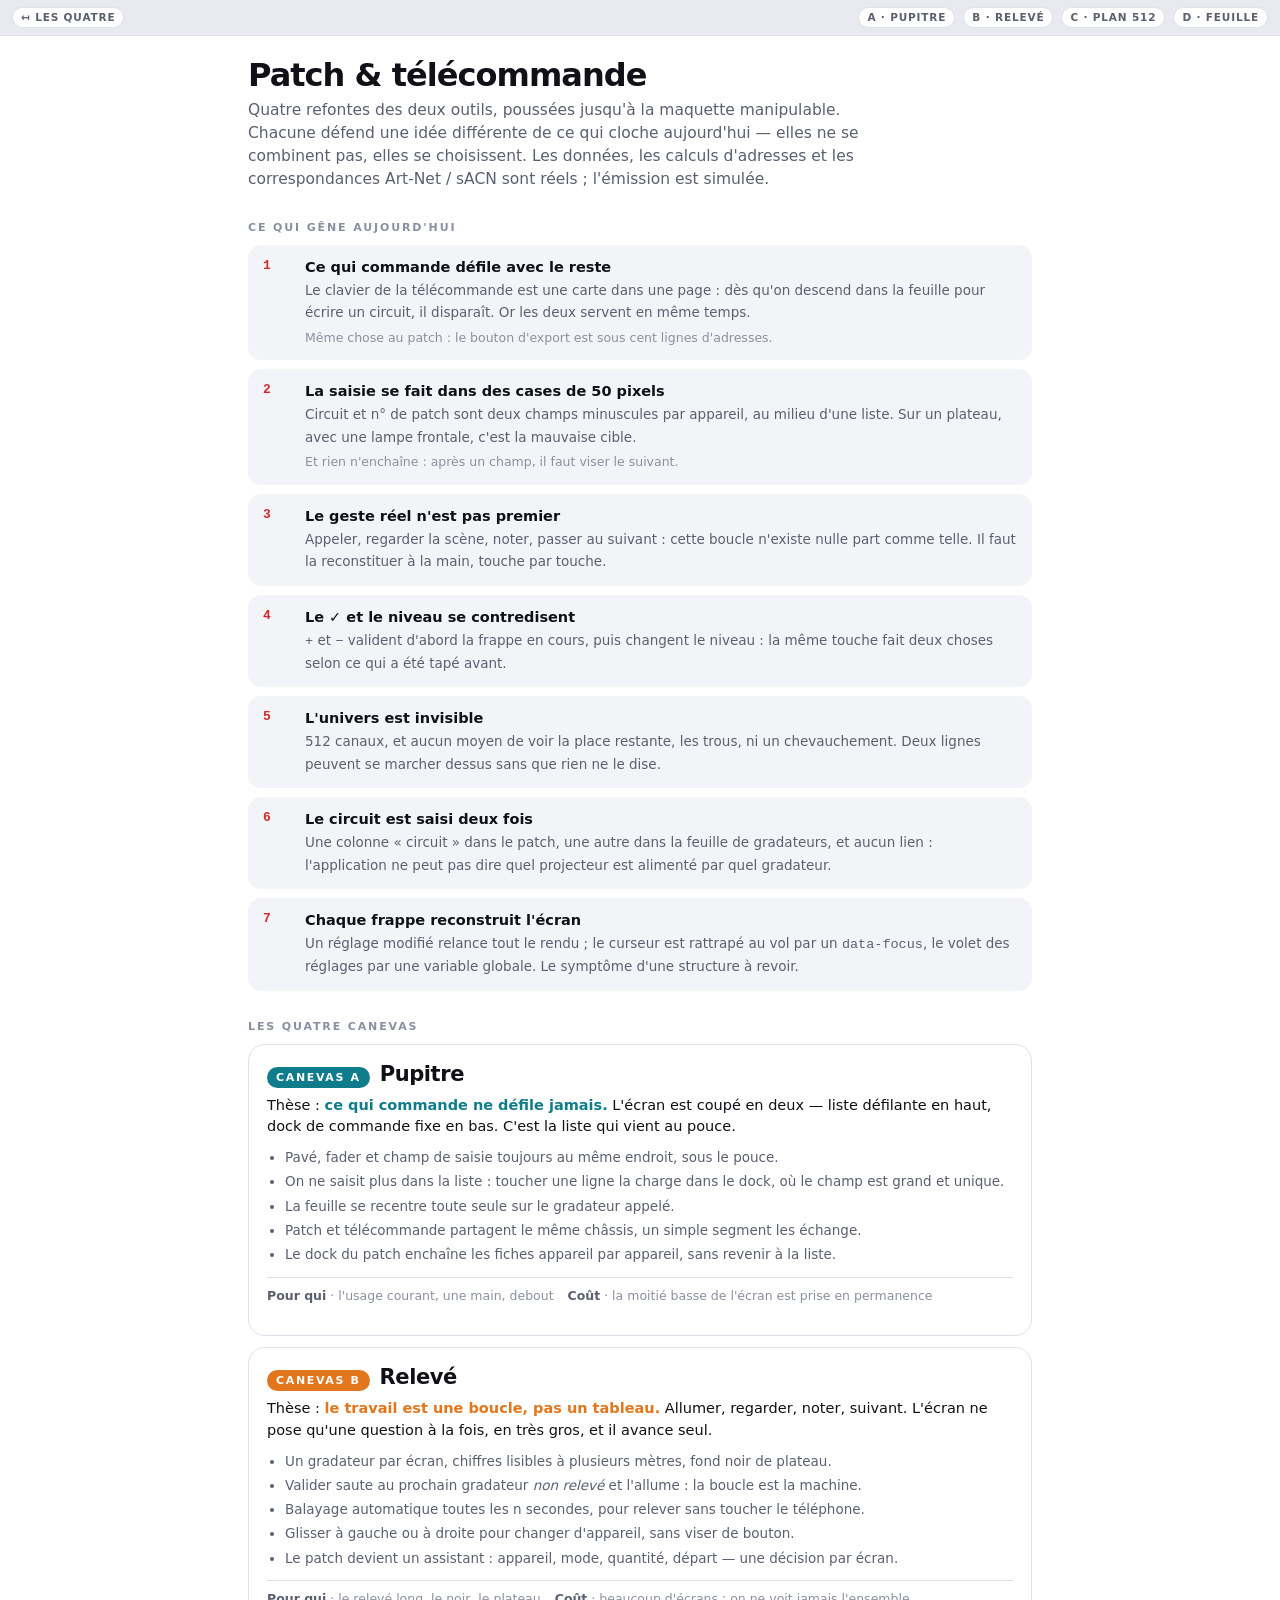
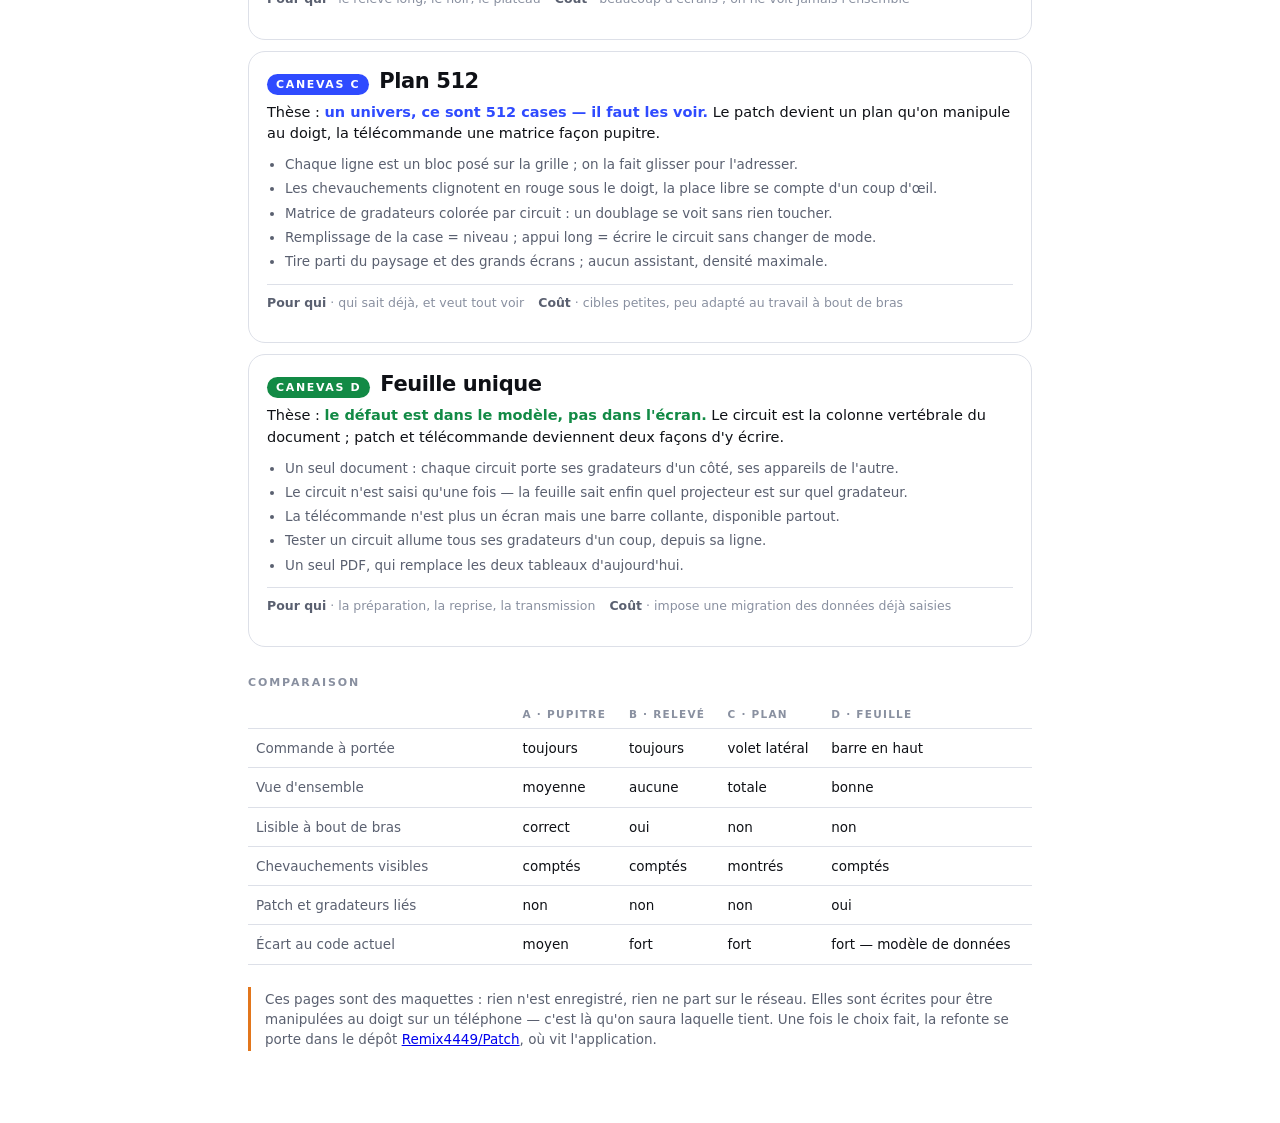
==== canevas/index.html @ 198509e8 "Quatre canevas pour refondre le patch et la télécommande L'ergonomie des deux outils ne convainc pas" ====
<!doctype html>
<html lang="fr">
<head>
<meta charset="utf-8">
<meta name="viewport" content="width=device-width, initial-scale=1, viewport-fit=cover">
<title>Patch & télécommande — quatre canevas</title>
<link rel="stylesheet" href="socle.css">
<style>
.page{max-width:820px;margin:0 auto;padding:22px 18px 60px}
h1{font:800 32px/1.1 var(--disp);letter-spacing:-.03em;margin:0 0 6px}
.chapo{color:var(--ink2);font-size:15.5px;margin:0 0 26px;max-width:62ch}
h2{font:700 11px/1 var(--body);letter-spacing:.17em;text-transform:uppercase;color:var(--ink3);
   margin:30px 0 12px}
.gr{display:flex;flex-direction:column;gap:9px;margin-bottom:8px}
.pb{display:grid;grid-template-columns:30px 1fr;gap:12px;background:var(--sur);border-radius:13px;
    padding:13px 15px}
.pb .k{font:600 13px/1.3 var(--mono);color:var(--ko)}
.pb b{display:block;font:700 14.5px/1.3 var(--body);margin-bottom:2px}
.pb span{font-size:13.5px;color:var(--ink2)}
.pb .o{display:block;margin-top:5px;font-size:12.5px;color:var(--ink3)}

.cv{display:block;text-decoration:none;color:inherit;border:1.5px solid var(--line);
    border-radius:17px;padding:17px 18px;margin-bottom:11px;background:var(--bg)}
.cv:hover{border-color:var(--ink3)}
.cv .h{display:flex;align-items:baseline;gap:10px;flex-wrap:wrap;margin-bottom:7px}
.cv .l{font:700 11px/1 var(--body);letter-spacing:.15em;text-transform:uppercase;
       background:var(--c);color:#fff;border-radius:99px;padding:5px 9px}
.cv h3{font:800 21px/1.15 var(--disp);letter-spacing:-.02em;margin:0}
.cv .th{font-size:14.5px;color:var(--ink);margin:0 0 9px}
.cv .th b{color:var(--c)}
.cv ul{margin:0 0 9px;padding-left:18px;display:flex;flex-direction:column;gap:4px;
       font-size:13.5px;color:var(--ink2)}
.cv .pc{display:flex;gap:14px;flex-wrap:wrap;font-size:12.5px;color:var(--ink3);
        border-top:1px solid var(--line);padding-top:9px}
.cv .pc b{color:var(--ink2);font-weight:700}
table{width:100%;border-collapse:collapse;font-size:13.5px;margin-bottom:10px}
th,td{text-align:left;padding:9px 8px;border-bottom:1px solid var(--line);vertical-align:top}
th{font:700 10.5px/1 var(--body);letter-spacing:.12em;text-transform:uppercase;color:var(--ink3)}
td:first-child{color:var(--ink2);width:34%}
.fin{font-size:13.5px;color:var(--ink2);border-left:3px solid var(--dmx);padding:2px 0 2px 14px;
     margin-top:22px}
</style>
</head>
<body>
<div class="page">
<h1>Patch & télécommande</h1>
<p class="chapo">Quatre refontes des deux outils, poussées jusqu'à la maquette manipulable.
Chacune défend une idée différente de ce qui cloche aujourd'hui — elles ne se combinent pas,
elles se choisissent. Les données, les calculs d'adresses et les correspondances Art-Net / sACN
sont réels ; l'émission est simulée.</p>

<h2>Ce qui gêne aujourd'hui</h2>
<div class="gr">
  <div class="pb"><span class="k">1</span><div><b>Ce qui commande défile avec le reste</b>
    <span>Le clavier de la télécommande est une carte dans une page : dès qu'on descend dans la
    feuille pour écrire un circuit, il disparaît. Or les deux servent en même temps.</span>
    <span class="o">Même chose au patch : le bouton d'export est sous cent lignes d'adresses.</span></div></div>
  <div class="pb"><span class="k">2</span><div><b>La saisie se fait dans des cases de 50 pixels</b>
    <span>Circuit et n° de patch sont deux champs minuscules par appareil, au milieu d'une liste.
    Sur un plateau, avec une lampe frontale, c'est la mauvaise cible.</span>
    <span class="o">Et rien n'enchaîne : après un champ, il faut viser le suivant.</span></div></div>
  <div class="pb"><span class="k">3</span><div><b>Le geste réel n'est pas premier</b>
    <span>Appeler, regarder la scène, noter, passer au suivant : cette boucle n'existe nulle part
    comme telle. Il faut la reconstituer à la main, touche par touche.</span></div></div>
  <div class="pb"><span class="k">4</span><div><b>Le ✓ et le niveau se contredisent</b>
    <span><code>+</code> et <code>−</code> valident d'abord la frappe en cours, puis changent le
    niveau : la même touche fait deux choses selon ce qui a été tapé avant.</span></div></div>
  <div class="pb"><span class="k">5</span><div><b>L'univers est invisible</b>
    <span>512 canaux, et aucun moyen de voir la place restante, les trous, ni un chevauchement.
    Deux lignes peuvent se marcher dessus sans que rien ne le dise.</span></div></div>
  <div class="pb"><span class="k">6</span><div><b>Le circuit est saisi deux fois</b>
    <span>Une colonne « circuit » dans le patch, une autre dans la feuille de gradateurs, et
    aucun lien : l'application ne peut pas dire quel projecteur est alimenté par quel gradateur.</span></div></div>
  <div class="pb"><span class="k">7</span><div><b>Chaque frappe reconstruit l'écran</b>
    <span>Un réglage modifié relance tout le rendu ; le curseur est rattrapé au vol par un
    <code>data-focus</code>, le volet des réglages par une variable globale. Le symptôme d'une
    structure à revoir.</span></div></div>
</div>

<h2>Les quatre canevas</h2>

<a class="cv" href="a-pupitre.html" style="--c:var(--tel)">
  <div class="h"><span class="l">Canevas A</span><h3>Pupitre</h3></div>
  <p class="th">Thèse : <b>ce qui commande ne défile jamais.</b> L'écran est coupé en deux —
  liste défilante en haut, dock de commande fixe en bas. C'est la liste qui vient au pouce.</p>
  <ul>
    <li>Pavé, fader et champ de saisie toujours au même endroit, sous le pouce.</li>
    <li>On ne saisit plus dans la liste : toucher une ligne la charge dans le dock, où le champ est grand et unique.</li>
    <li>La feuille se recentre toute seule sur le gradateur appelé.</li>
    <li>Patch et télécommande partagent le même châssis, un simple segment les échange.</li>
    <li>Le dock du patch enchaîne les fiches appareil par appareil, sans revenir à la liste.</li>
  </ul>
  <p class="pc"><span><b>Pour qui</b> · l'usage courant, une main, debout</span>
    <span><b>Coût</b> · la moitié basse de l'écran est prise en permanence</span></p>
</a>

<a class="cv" href="b-releve.html" style="--c:var(--dmx)">
  <div class="h"><span class="l">Canevas B</span><h3>Relevé</h3></div>
  <p class="th">Thèse : <b>le travail est une boucle, pas un tableau.</b> Allumer, regarder,
  noter, suivant. L'écran ne pose qu'une question à la fois, en très gros, et il avance seul.</p>
  <ul>
    <li>Un gradateur par écran, chiffres lisibles à plusieurs mètres, fond noir de plateau.</li>
    <li>Valider saute au prochain gradateur <em>non relevé</em> et l'allume : la boucle est la machine.</li>
    <li>Balayage automatique toutes les n secondes, pour relever sans toucher le téléphone.</li>
    <li>Glisser à gauche ou à droite pour changer d'appareil, sans viser de bouton.</li>
    <li>Le patch devient un assistant : appareil, mode, quantité, départ — une décision par écran.</li>
  </ul>
  <p class="pc"><span><b>Pour qui</b> · le relevé long, le noir, le plateau</span>
    <span><b>Coût</b> · beaucoup d'écrans ; on ne voit jamais l'ensemble</span></p>
</a>

<a class="cv" href="c-plan.html" style="--c:var(--proj)">
  <div class="h"><span class="l">Canevas C</span><h3>Plan 512</h3></div>
  <p class="th">Thèse : <b>un univers, ce sont 512 cases — il faut les voir.</b> Le patch devient
  un plan qu'on manipule au doigt, la télécommande une matrice façon pupitre.</p>
  <ul>
    <li>Chaque ligne est un bloc posé sur la grille ; on la fait glisser pour l'adresser.</li>
    <li>Les chevauchements clignotent en rouge sous le doigt, la place libre se compte d'un coup d'œil.</li>
    <li>Matrice de gradateurs colorée par circuit : un doublage se voit sans rien toucher.</li>
    <li>Remplissage de la case = niveau ; appui long = écrire le circuit sans changer de mode.</li>
    <li>Tire parti du paysage et des grands écrans ; aucun assistant, densité maximale.</li>
  </ul>
  <p class="pc"><span><b>Pour qui</b> · qui sait déjà, et veut tout voir</span>
    <span><b>Coût</b> · cibles petites, peu adapté au travail à bout de bras</span></p>
</a>

<a class="cv" href="d-feuille.html" style="--c:var(--ok)">
  <div class="h"><span class="l">Canevas D</span><h3>Feuille unique</h3></div>
  <p class="th">Thèse : <b>le défaut est dans le modèle, pas dans l'écran.</b> Le circuit est la
  colonne vertébrale du document ; patch et télécommande deviennent deux façons d'y écrire.</p>
  <ul>
    <li>Un seul document : chaque circuit porte ses gradateurs d'un côté, ses appareils de l'autre.</li>
    <li>Le circuit n'est saisi qu'une fois — la feuille sait enfin quel projecteur est sur quel gradateur.</li>
    <li>La télécommande n'est plus un écran mais une barre collante, disponible partout.</li>
    <li>Tester un circuit allume tous ses gradateurs d'un coup, depuis sa ligne.</li>
    <li>Un seul PDF, qui remplace les deux tableaux d'aujourd'hui.</li>
  </ul>
  <p class="pc"><span><b>Pour qui</b> · la préparation, la reprise, la transmission</span>
    <span><b>Coût</b> · impose une migration des données déjà saisies</span></p>
</a>

<h2>Comparaison</h2>
<table>
  <tr><th></th><th>A · Pupitre</th><th>B · Relevé</th><th>C · Plan</th><th>D · Feuille</th></tr>
  <tr><td>Commande à portée</td><td>toujours</td><td>toujours</td><td>volet latéral</td><td>barre en haut</td></tr>
  <tr><td>Vue d'ensemble</td><td>moyenne</td><td>aucune</td><td>totale</td><td>bonne</td></tr>
  <tr><td>Lisible à bout de bras</td><td>correct</td><td>oui</td><td>non</td><td>non</td></tr>
  <tr><td>Chevauchements visibles</td><td>comptés</td><td>comptés</td><td>montrés</td><td>comptés</td></tr>
  <tr><td>Patch et gradateurs liés</td><td>non</td><td>non</td><td>non</td><td>oui</td></tr>
  <tr><td>Écart au code actuel</td><td>moyen</td><td>fort</td><td>fort</td><td>fort — modèle de données</td></tr>
</table>

<p class="fin">Ces pages sont des maquettes : rien n'est enregistré, rien ne part sur le réseau.
Elles sont écrites pour être manipulées au doigt sur un téléphone — c'est là qu'on saura
laquelle tient. Une fois le choix fait, la refonte se porte dans le dépôt
<a href="https://github.com/Remix4449/Patch">Remix4449/Patch</a>, où vit l'application.</p>
</div>
<script src="socle.js"></script>
<script>bandeau("");</script>
</body>
</html>
---- canevas/socle.css ----
/* ---------------------------------------------------------------------------
   Socle visuel commun aux quatre canevas : jetons de couleur, typographie,
   remise à zéro. Chaque canevas pose ensuite sa propre mise en page — c'est
   justement ce qu'il s'agit de comparer.

   Les polices de l'application (Bricolage Grotesque, Chivo, Chivo Mono) ne
   sont pas embarquées ici : ces pages sont des maquettes, pas l'application.
   La pile système garde les mêmes proportions.
--------------------------------------------------------------------------- */

:root{
  --bg:#FFFFFF; --sur:#F3F4F7; --sur2:#E8EAF0; --line:#DDE0E8;
  --ink:#0F1116; --ink2:#5A6070; --ink3:#8990A0;
  --dmx:#E2761C; --tel:#0F7C8C; --proj:#2F4BFF;
  --ok:#128A45; --ko:#D22B2B; --warn:#E2761C;
  --disp:system-ui,-apple-system,"Segoe UI",sans-serif;
  --body:system-ui,-apple-system,"Segoe UI",sans-serif;
  --mono:ui-monospace,SFMono-Regular,Menlo,"Cascadia Mono",monospace;
  color-scheme:light dark;
}
@media (prefers-color-scheme:dark){
  :root:not([data-theme="light"]){
    --bg:#0B0C10; --sur:#15171E; --sur2:#1E212B; --line:#2A2E3A;
    --ink:#EDEFF4; --ink2:#A0A7B8; --ink3:#767E90;
    --dmx:#FFA34D; --tel:#3FC7DC; --proj:#7B90FF;
    --ok:#45C47B; --ko:#FF6B63; --warn:#FFA34D;
  }
}
:root[data-theme="dark"]{
  --bg:#0B0C10; --sur:#15171E; --sur2:#1E212B; --line:#2A2E3A;
  --ink:#EDEFF4; --ink2:#A0A7B8; --ink3:#767E90;
  --dmx:#FFA34D; --tel:#3FC7DC; --proj:#7B90FF;
  --ok:#45C47B; --ko:#FF6B63; --warn:#FFA34D;
}

*{box-sizing:border-box}
[hidden]{display:none!important}
html,body{height:100%}
/* Le bandeau de maquette occupe le haut, le canevas prend le reste : les
   pages qui se veulent plein écran mesurent donc `flex:1`, pas `100dvh`. */
body{margin:0;background:var(--bg);color:var(--ink);font:15px/1.5 var(--body);
     -webkit-font-smoothing:antialiased;overscroll-behavior:none;
     display:flex;flex-direction:column;min-height:100dvh}
button,input,select{font:inherit;color:inherit}
button{cursor:pointer}
:focus-visible{outline:2px solid var(--proj);outline-offset:2px}

/* Bandeau de maquette : rappelle qu'on regarde une proposition, et permet de
   sauter d'un canevas à l'autre sans repasser par l'index. */
.maq{display:flex;align-items:center;gap:8px;padding:7px 12px;background:var(--sur2);
     border-bottom:1px solid var(--line);font:600 10.5px/1 var(--body);
     letter-spacing:.08em;text-transform:uppercase;color:var(--ink2);
     flex:none;overflow-x:auto;scrollbar-width:none}
.maq::-webkit-scrollbar{display:none}
.maq a{flex:none;color:var(--ink2);text-decoration:none;border:1px solid var(--line);
       border-radius:99px;padding:4px 8px;background:var(--bg);white-space:nowrap}
.maq a[aria-current="true"]{background:var(--ink);border-color:var(--ink);color:var(--bg)}
.maq .sp{flex:1 0 8px}
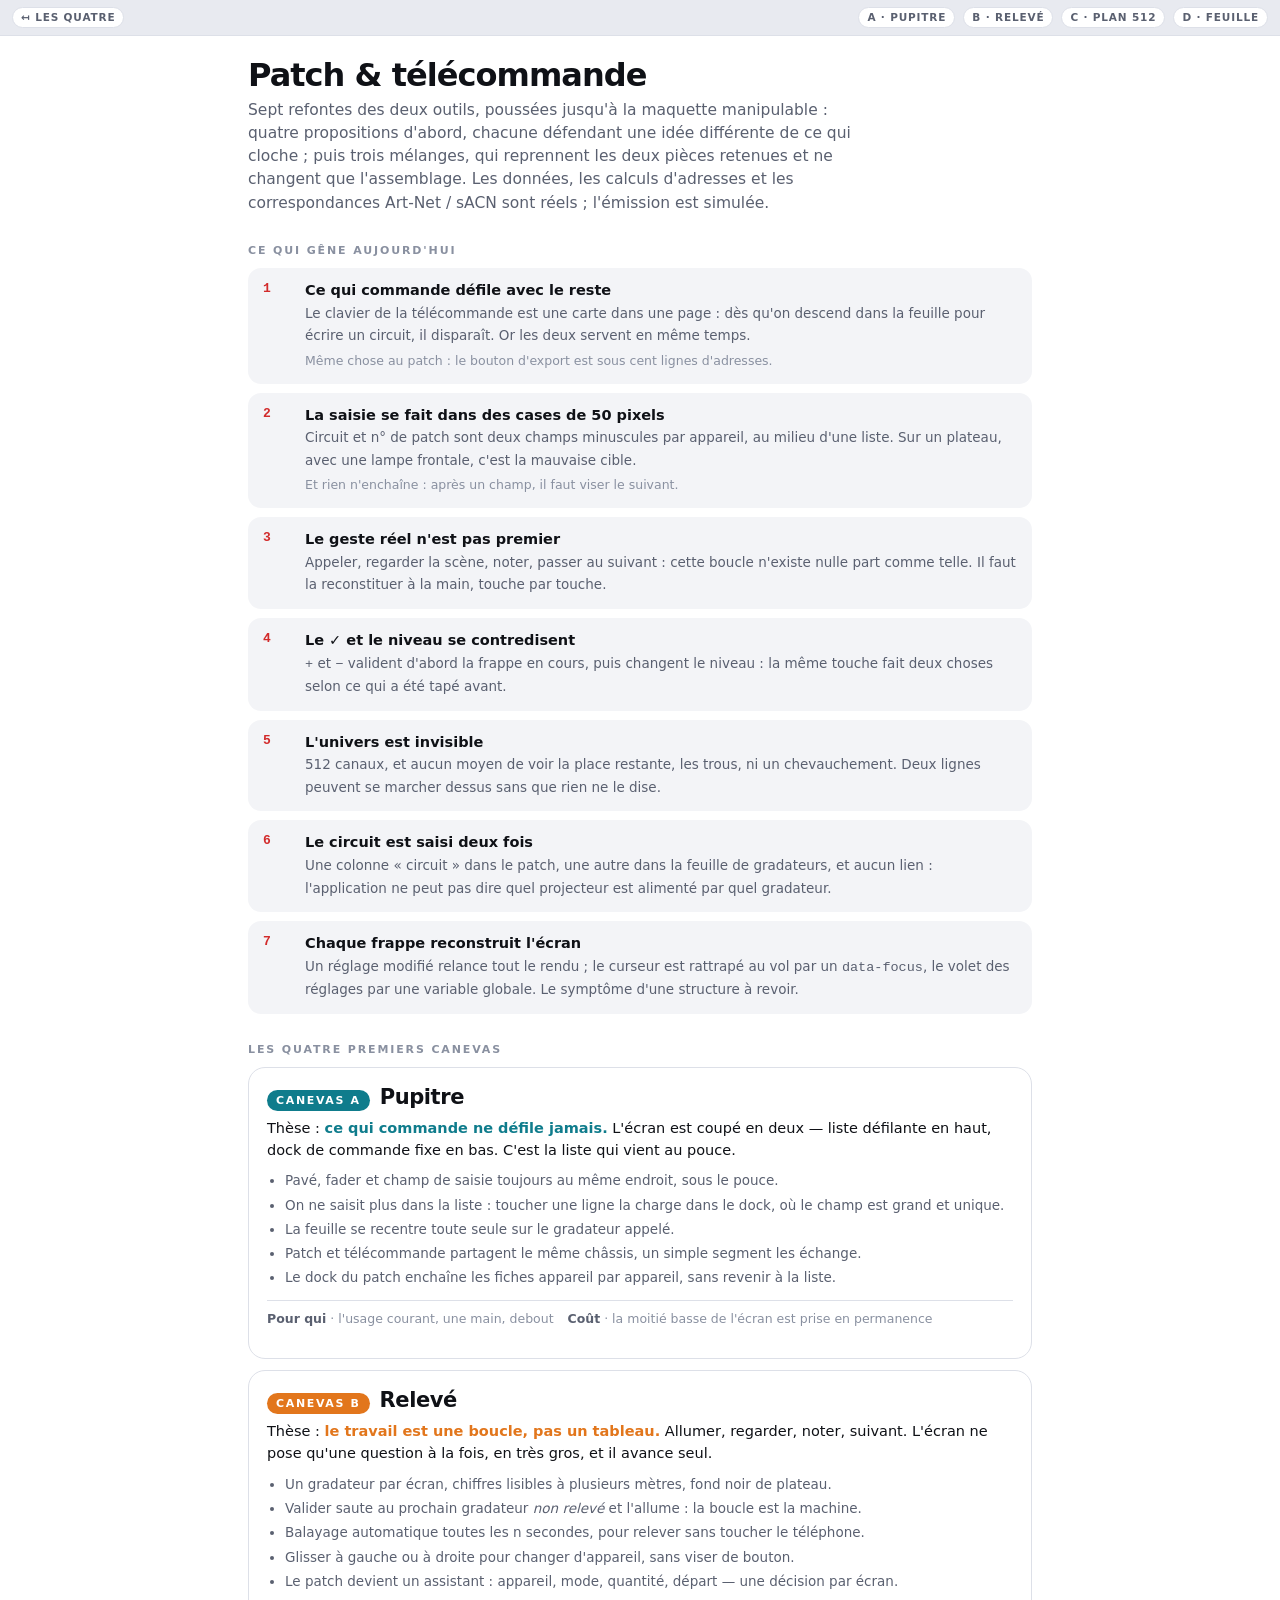
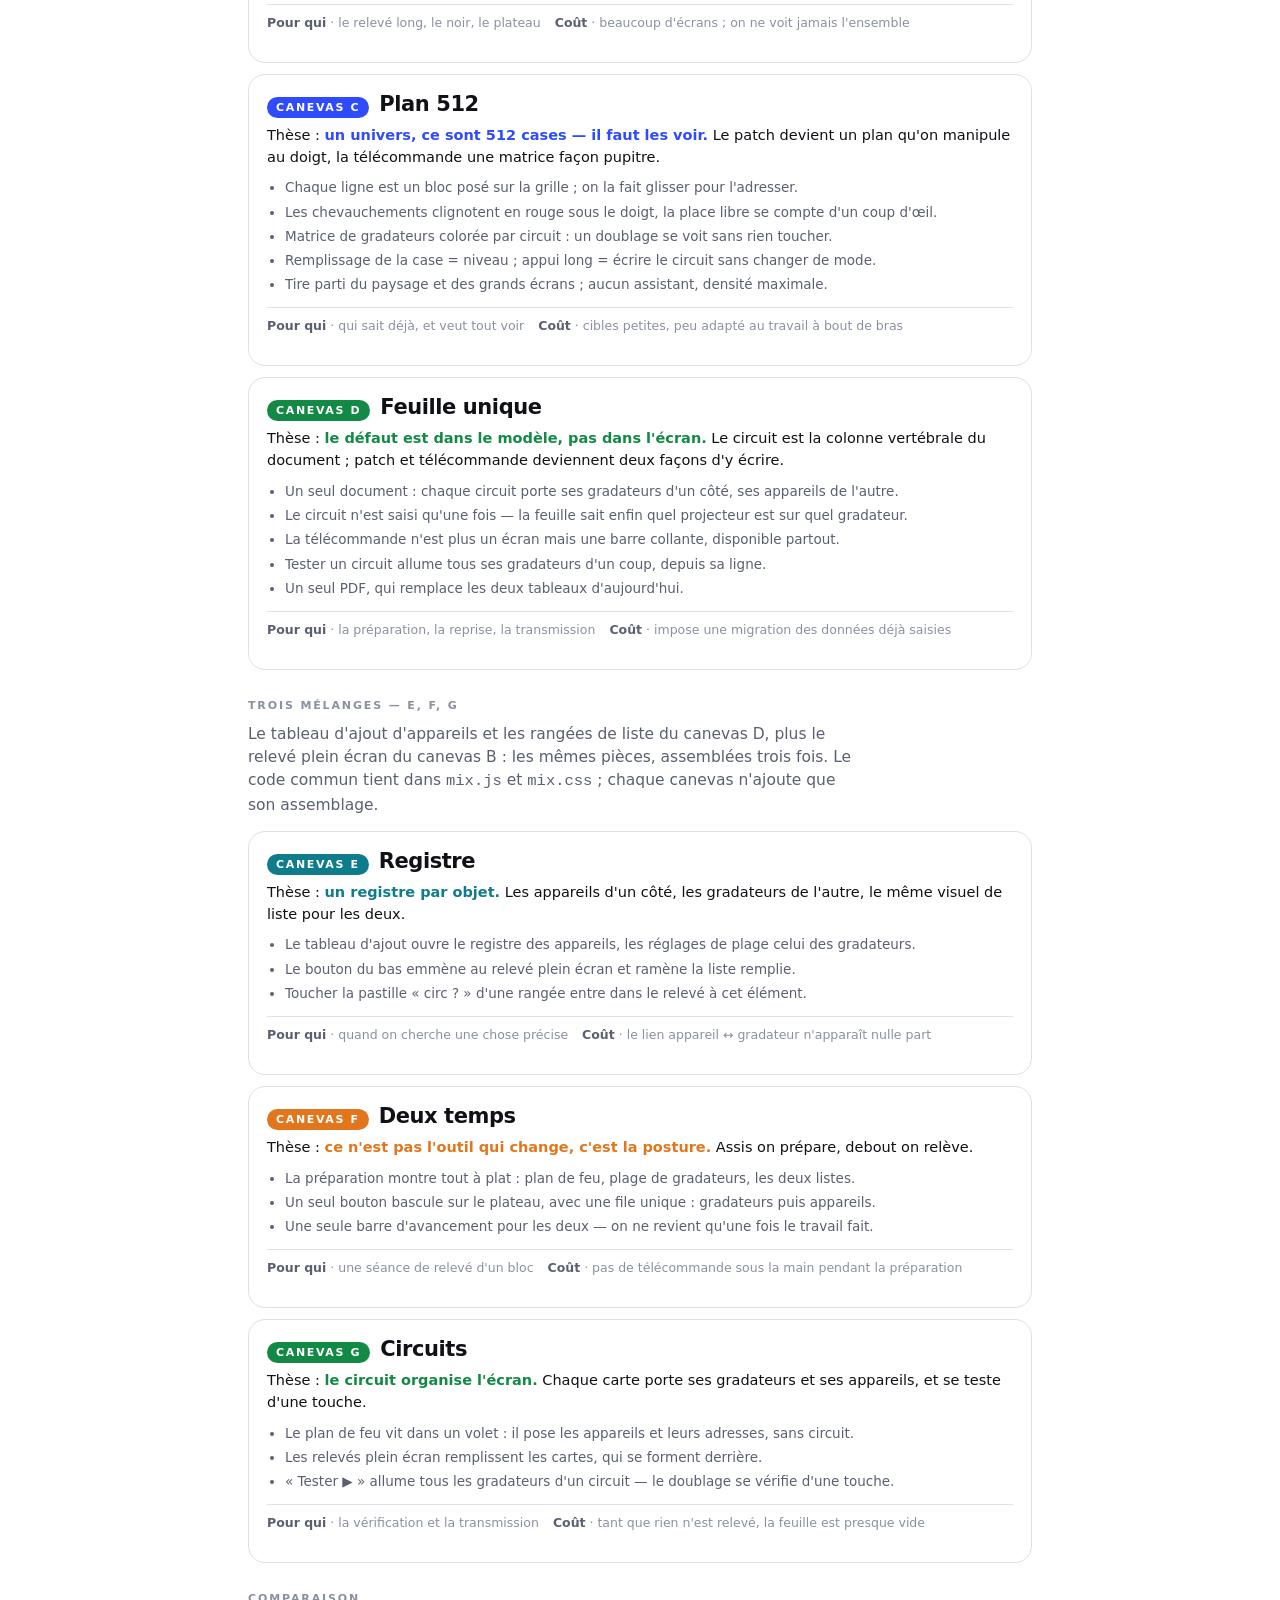
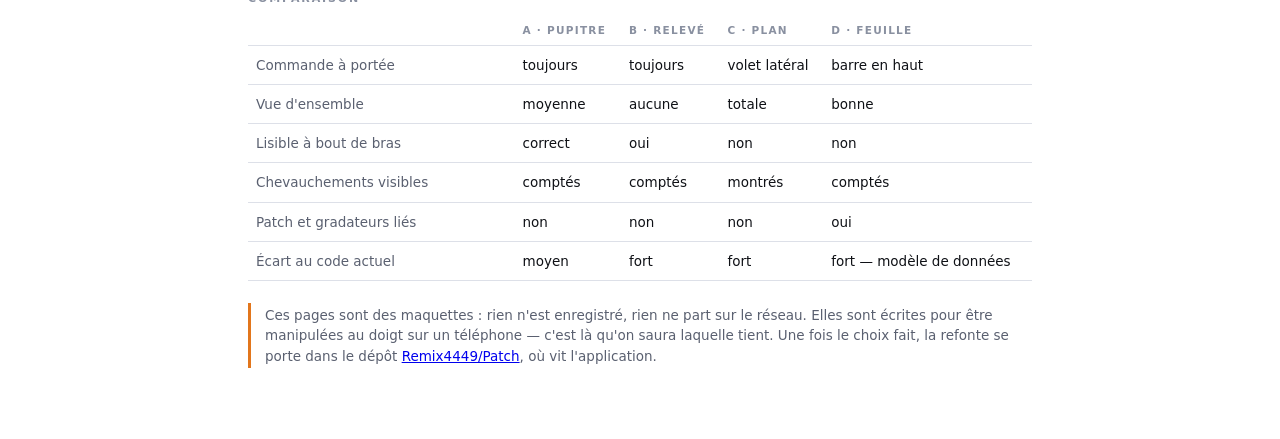
==== commit c2806378: "Trois mélanges du tableau d'ajout et du relevé plein écran Des quatre premières propositions, deux p" ====
--- a/canevas/index.html
+++ b/canevas/index.html
@@ -3,7 +3,7 @@
 <head>
 <meta charset="utf-8">
 <meta name="viewport" content="width=device-width, initial-scale=1, viewport-fit=cover">
-<title>Patch & télécommande — quatre canevas</title>
+<title>Patch & télécommande — sept canevas</title>
 <link rel="stylesheet" href="socle.css">
 <style>
 .page{max-width:820px;margin:0 auto;padding:22px 18px 60px}
@@ -44,10 +44,10 @@
 <body>
 <div class="page">
 <h1>Patch & télécommande</h1>
-<p class="chapo">Quatre refontes des deux outils, poussées jusqu'à la maquette manipulable.
-Chacune défend une idée différente de ce qui cloche aujourd'hui — elles ne se combinent pas,
-elles se choisissent. Les données, les calculs d'adresses et les correspondances Art-Net / sACN
-sont réels ; l'émission est simulée.</p>
+<p class="chapo">Sept refontes des deux outils, poussées jusqu'à la maquette manipulable :
+quatre propositions d'abord, chacune défendant une idée différente de ce qui cloche ; puis trois
+mélanges, qui reprennent les deux pièces retenues et ne changent que l'assemblage. Les données,
+les calculs d'adresses et les correspondances Art-Net / sACN sont réels ; l'émission est simulée.</p>
 
 <h2>Ce qui gêne aujourd'hui</h2>
 <div class="gr">
@@ -77,7 +77,7 @@
     structure à revoir.</span></div></div>
 </div>
 
-<h2>Les quatre canevas</h2>
+<h2>Les quatre premiers canevas</h2>
 
 <a class="cv" href="a-pupitre.html" style="--c:var(--tel)">
   <div class="h"><span class="l">Canevas A</span><h3>Pupitre</h3></div>
@@ -137,6 +137,51 @@
   </ul>
   <p class="pc"><span><b>Pour qui</b> · la préparation, la reprise, la transmission</span>
     <span><b>Coût</b> · impose une migration des données déjà saisies</span></p>
+</a>
+
+<h2>Trois mélanges — E, F, G</h2>
+<p class="chapo" style="margin-bottom:14px">Le tableau d'ajout d'appareils et les rangées de liste
+du canevas D, plus le relevé plein écran du canevas B : les mêmes pièces, assemblées trois fois.
+Le code commun tient dans <code>mix.js</code> et <code>mix.css</code> ; chaque canevas n'ajoute
+que son assemblage.</p>
+
+<a class="cv" href="e-registre.html" style="--c:var(--tel)">
+  <div class="h"><span class="l">Canevas E</span><h3>Registre</h3></div>
+  <p class="th">Thèse : <b>un registre par objet.</b> Les appareils d'un côté, les gradateurs de
+  l'autre, le même visuel de liste pour les deux.</p>
+  <ul>
+    <li>Le tableau d'ajout ouvre le registre des appareils, les réglages de plage celui des gradateurs.</li>
+    <li>Le bouton du bas emmène au relevé plein écran et ramène la liste remplie.</li>
+    <li>Toucher la pastille « circ ? » d'une rangée entre dans le relevé à cet élément.</li>
+  </ul>
+  <p class="pc"><span><b>Pour qui</b> · quand on cherche une chose précise</span>
+    <span><b>Coût</b> · le lien appareil ↔ gradateur n'apparaît nulle part</span></p>
+</a>
+
+<a class="cv" href="f-deux-temps.html" style="--c:var(--dmx)">
+  <div class="h"><span class="l">Canevas F</span><h3>Deux temps</h3></div>
+  <p class="th">Thèse : <b>ce n'est pas l'outil qui change, c'est la posture.</b> Assis on prépare,
+  debout on relève.</p>
+  <ul>
+    <li>La préparation montre tout à plat : plan de feu, plage de gradateurs, les deux listes.</li>
+    <li>Un seul bouton bascule sur le plateau, avec une file unique : gradateurs puis appareils.</li>
+    <li>Une seule barre d'avancement pour les deux — on ne revient qu'une fois le travail fait.</li>
+  </ul>
+  <p class="pc"><span><b>Pour qui</b> · une séance de relevé d'un bloc</span>
+    <span><b>Coût</b> · pas de télécommande sous la main pendant la préparation</span></p>
+</a>
+
+<a class="cv" href="g-circuits.html" style="--c:var(--ok)">
+  <div class="h"><span class="l">Canevas G</span><h3>Circuits</h3></div>
+  <p class="th">Thèse : <b>le circuit organise l'écran.</b> Chaque carte porte ses gradateurs et
+  ses appareils, et se teste d'une touche.</p>
+  <ul>
+    <li>Le plan de feu vit dans un volet : il pose les appareils et leurs adresses, sans circuit.</li>
+    <li>Les relevés plein écran remplissent les cartes, qui se forment derrière.</li>
+    <li>« Tester ▶ » allume tous les gradateurs d'un circuit — le doublage se vérifie d'une touche.</li>
+  </ul>
+  <p class="pc"><span><b>Pour qui</b> · la vérification et la transmission</span>
+    <span><b>Coût</b> · tant que rien n'est relevé, la feuille est presque vide</span></p>
 </a>
 
 <h2>Comparaison</h2>
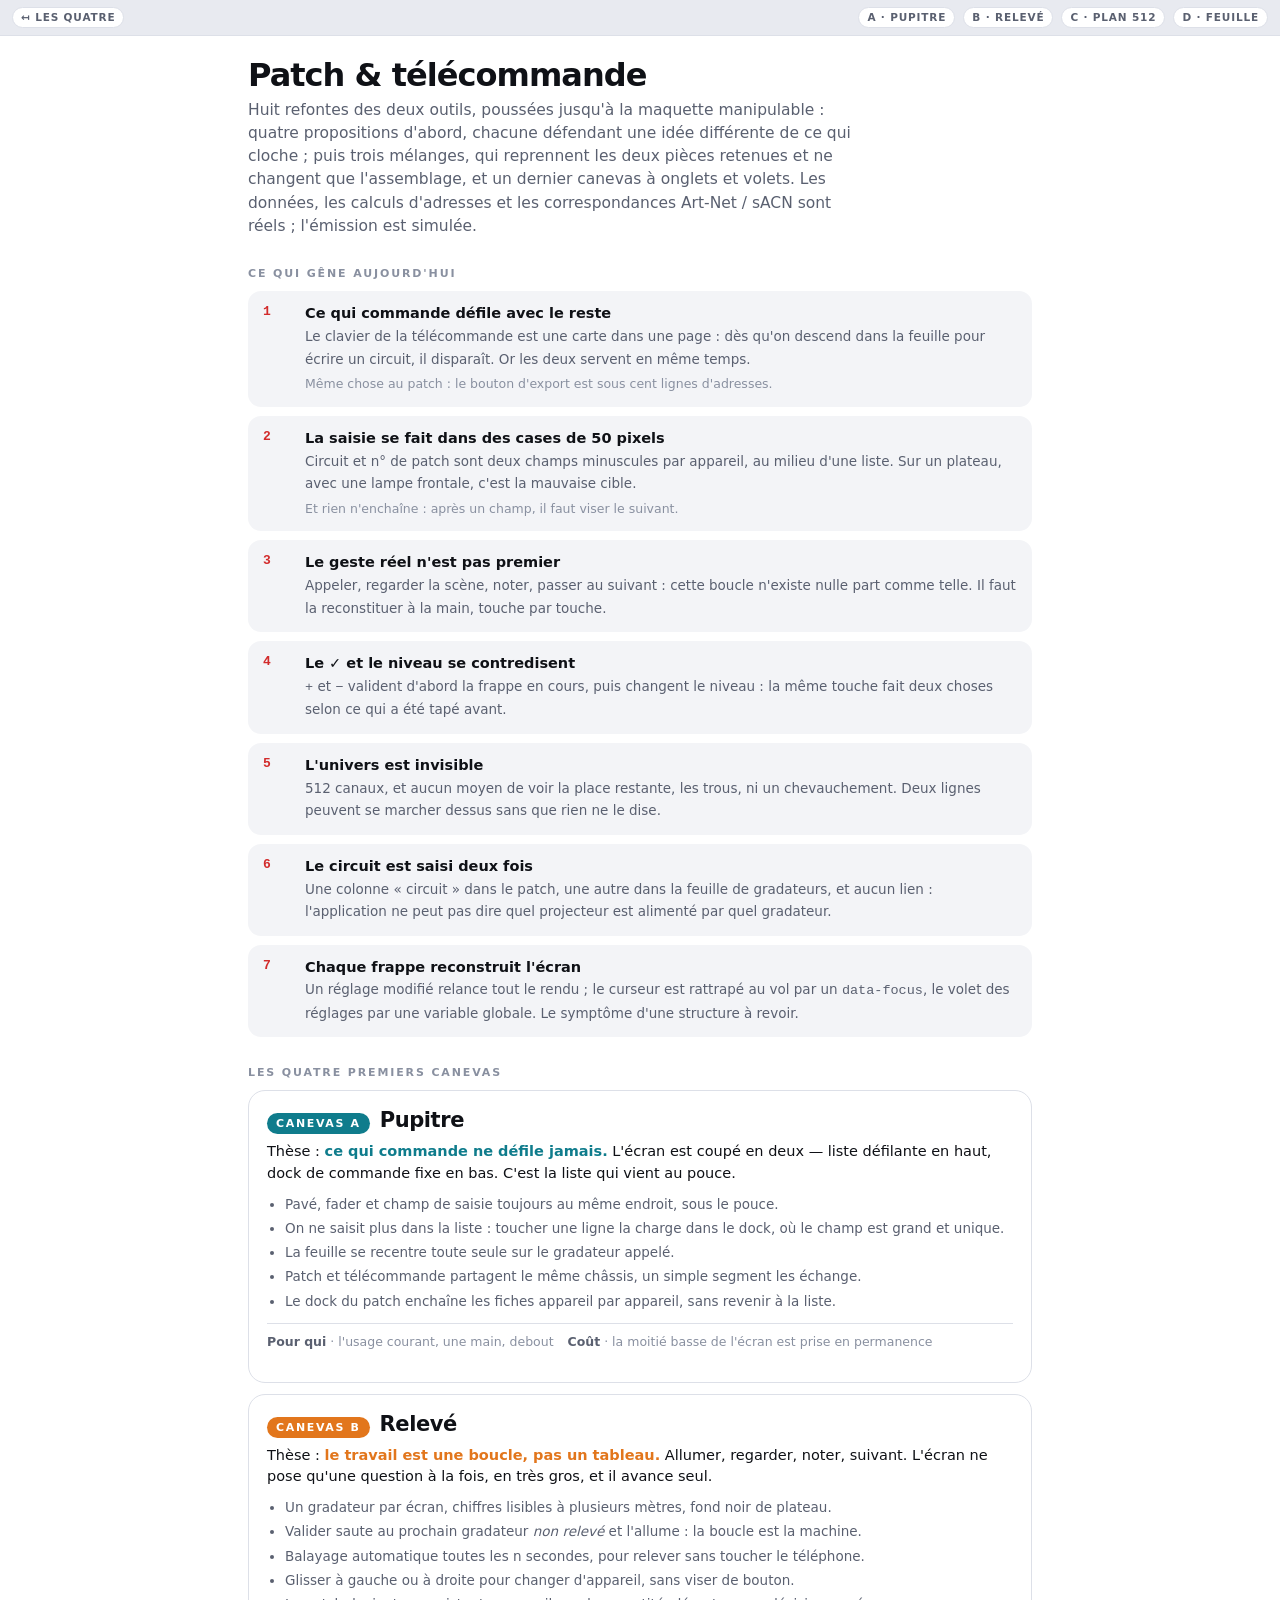
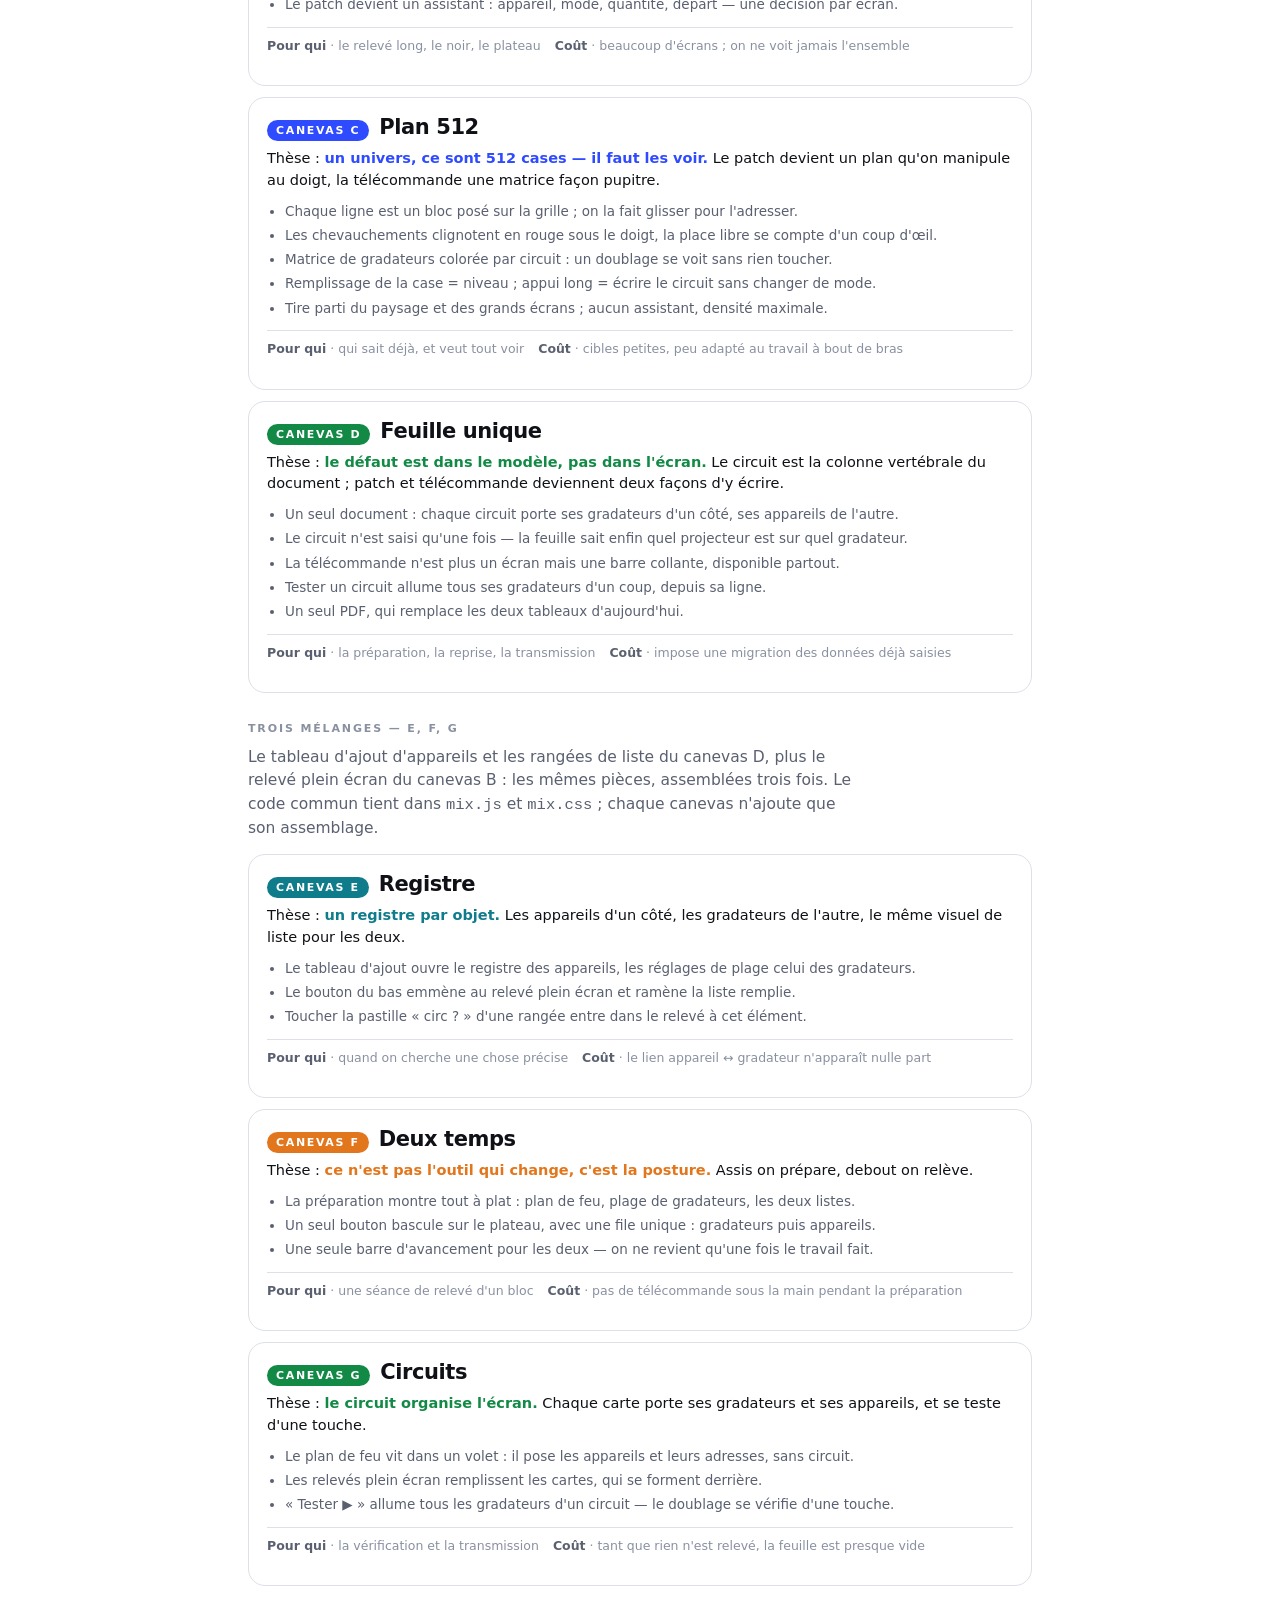
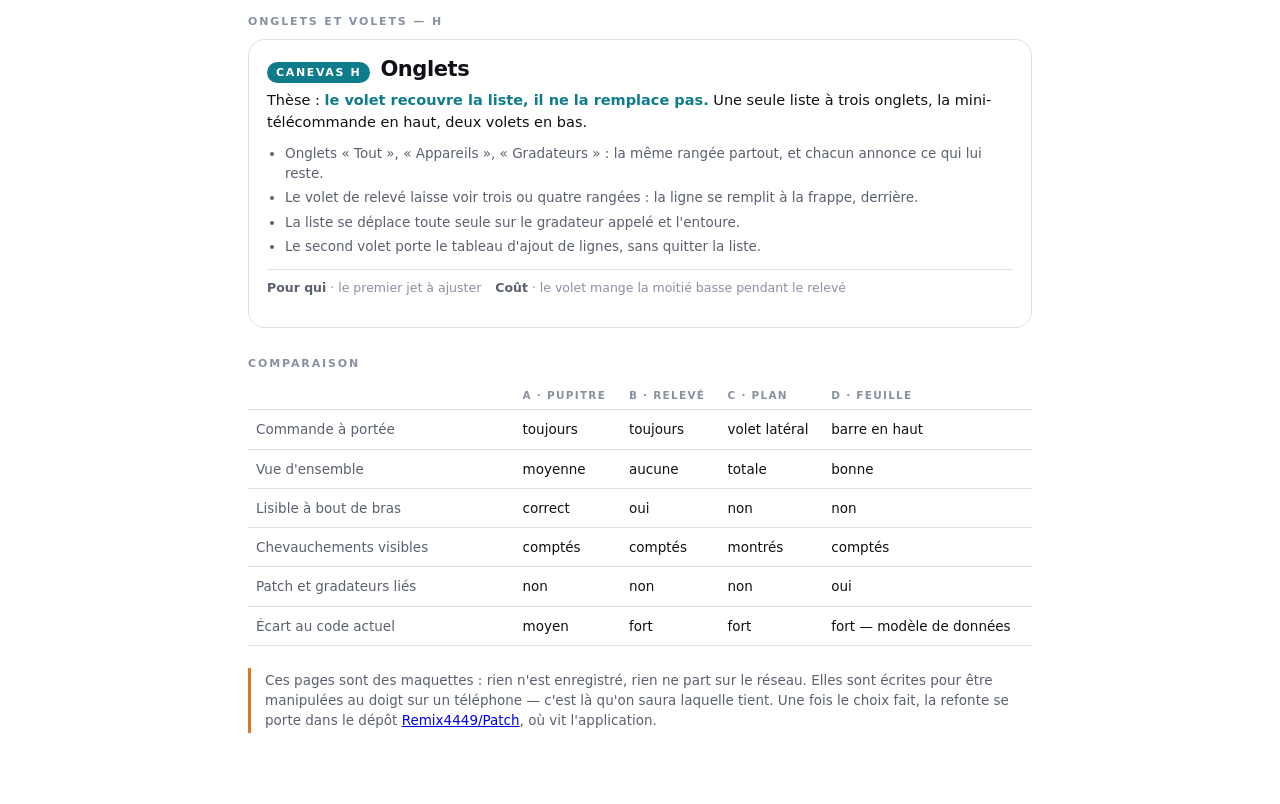
==== commit c33cc96c: "Canevas H : une liste à trois onglets et deux volets Premier jet du dernier canevas demandé. La mini" ====
--- a/canevas/index.html
+++ b/canevas/index.html
@@ -3,7 +3,7 @@
 <head>
 <meta charset="utf-8">
 <meta name="viewport" content="width=device-width, initial-scale=1, viewport-fit=cover">
-<title>Patch & télécommande — sept canevas</title>
+<title>Patch & télécommande — huit canevas</title>
 <link rel="stylesheet" href="socle.css">
 <style>
 .page{max-width:820px;margin:0 auto;padding:22px 18px 60px}
@@ -44,9 +44,10 @@
 <body>
 <div class="page">
 <h1>Patch & télécommande</h1>
-<p class="chapo">Sept refontes des deux outils, poussées jusqu'à la maquette manipulable :
+<p class="chapo">Huit refontes des deux outils, poussées jusqu'à la maquette manipulable :
 quatre propositions d'abord, chacune défendant une idée différente de ce qui cloche ; puis trois
-mélanges, qui reprennent les deux pièces retenues et ne changent que l'assemblage. Les données,
+mélanges, qui reprennent les deux pièces retenues et ne changent que l'assemblage, et un dernier
+canevas à onglets et volets. Les données,
 les calculs d'adresses et les correspondances Art-Net / sACN sont réels ; l'émission est simulée.</p>
 
 <h2>Ce qui gêne aujourd'hui</h2>
@@ -184,6 +185,22 @@
     <span><b>Coût</b> · tant que rien n'est relevé, la feuille est presque vide</span></p>
 </a>
 
+<h2>Onglets et volets — H</h2>
+
+<a class="cv" href="h-onglets.html" style="--c:var(--tel)">
+  <div class="h"><span class="l">Canevas H</span><h3>Onglets</h3></div>
+  <p class="th">Thèse : <b>le volet recouvre la liste, il ne la remplace pas.</b> Une seule liste
+  à trois onglets, la mini-télécommande en haut, deux volets en bas.</p>
+  <ul>
+    <li>Onglets « Tout », « Appareils », « Gradateurs » : la même rangée partout, et chacun annonce ce qui lui reste.</li>
+    <li>Le volet de relevé laisse voir trois ou quatre rangées : la ligne se remplit à la frappe, derrière.</li>
+    <li>La liste se déplace toute seule sur le gradateur appelé et l'entoure.</li>
+    <li>Le second volet porte le tableau d'ajout de lignes, sans quitter la liste.</li>
+  </ul>
+  <p class="pc"><span><b>Pour qui</b> · le premier jet à ajuster</span>
+    <span><b>Coût</b> · le volet mange la moitié basse pendant le relevé</span></p>
+</a>
+
 <h2>Comparaison</h2>
 <table>
   <tr><th></th><th>A · Pupitre</th><th>B · Relevé</th><th>C · Plan</th><th>D · Feuille</th></tr>
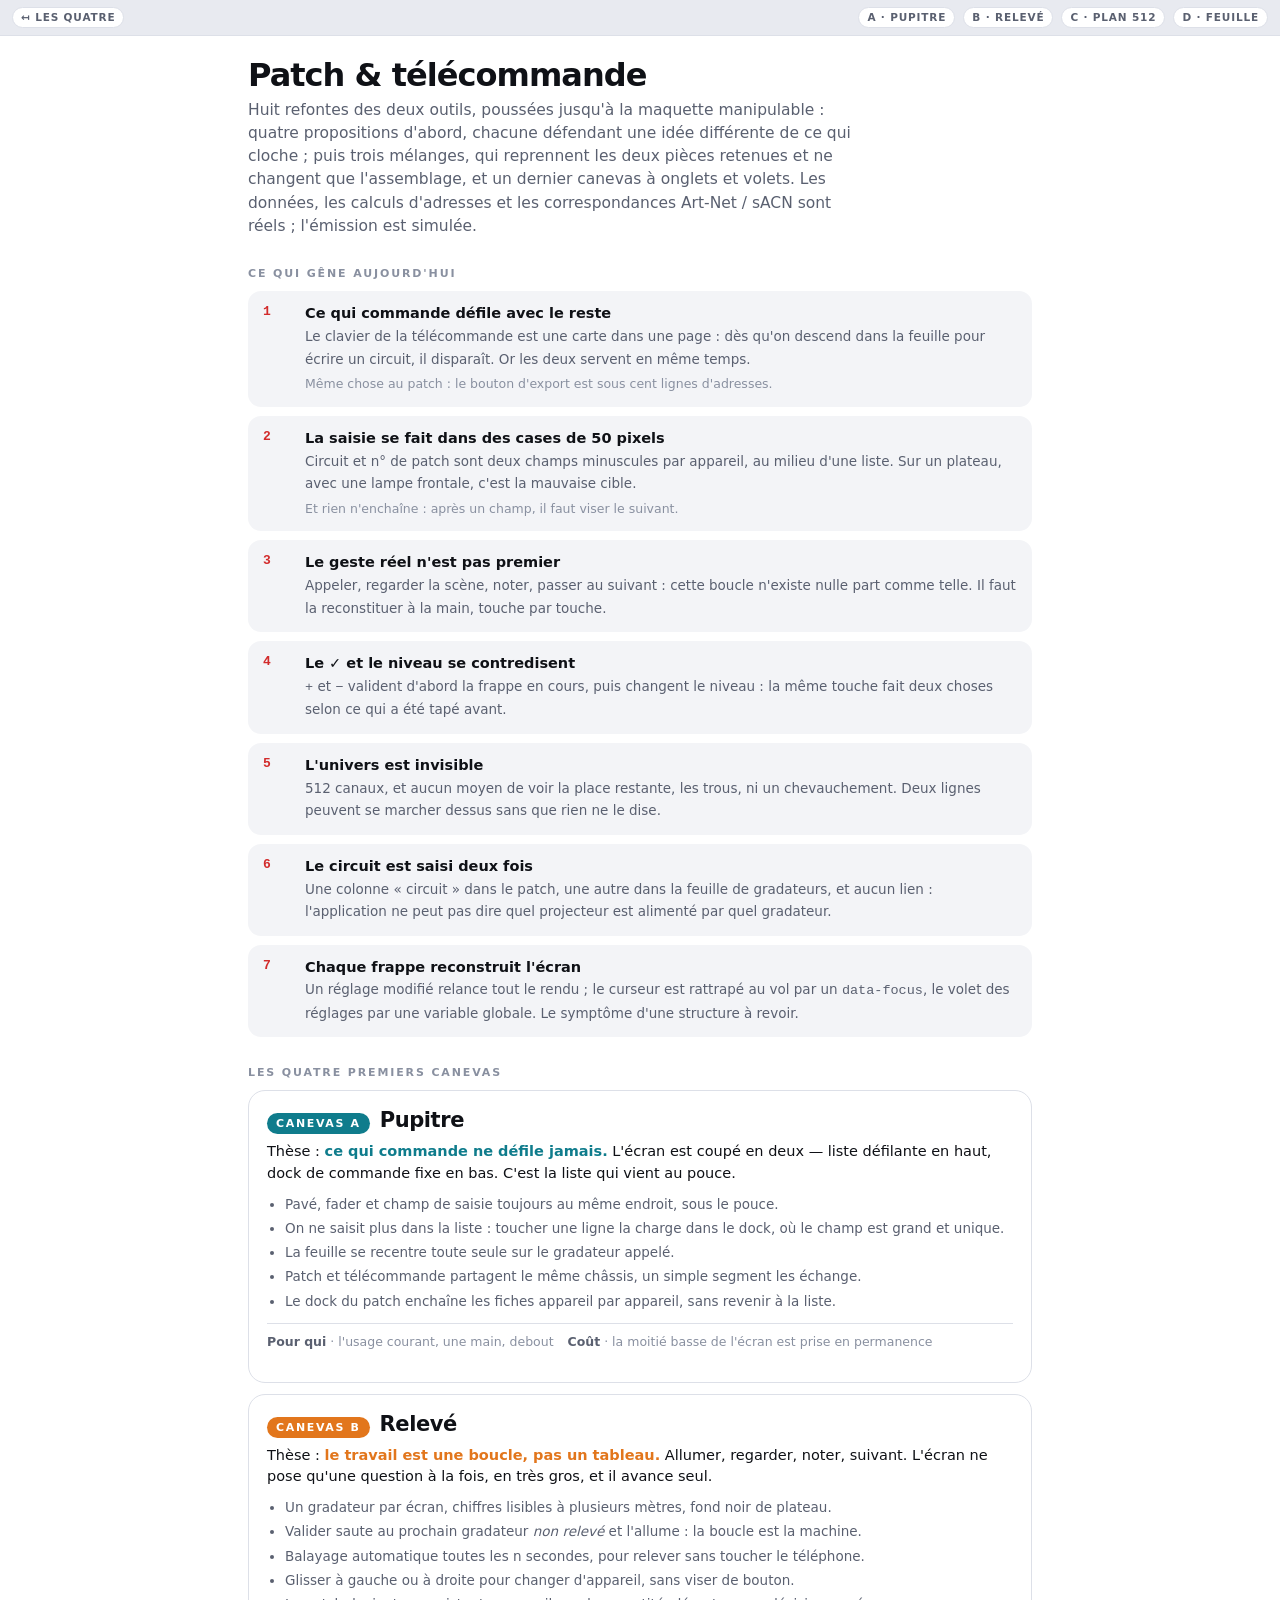
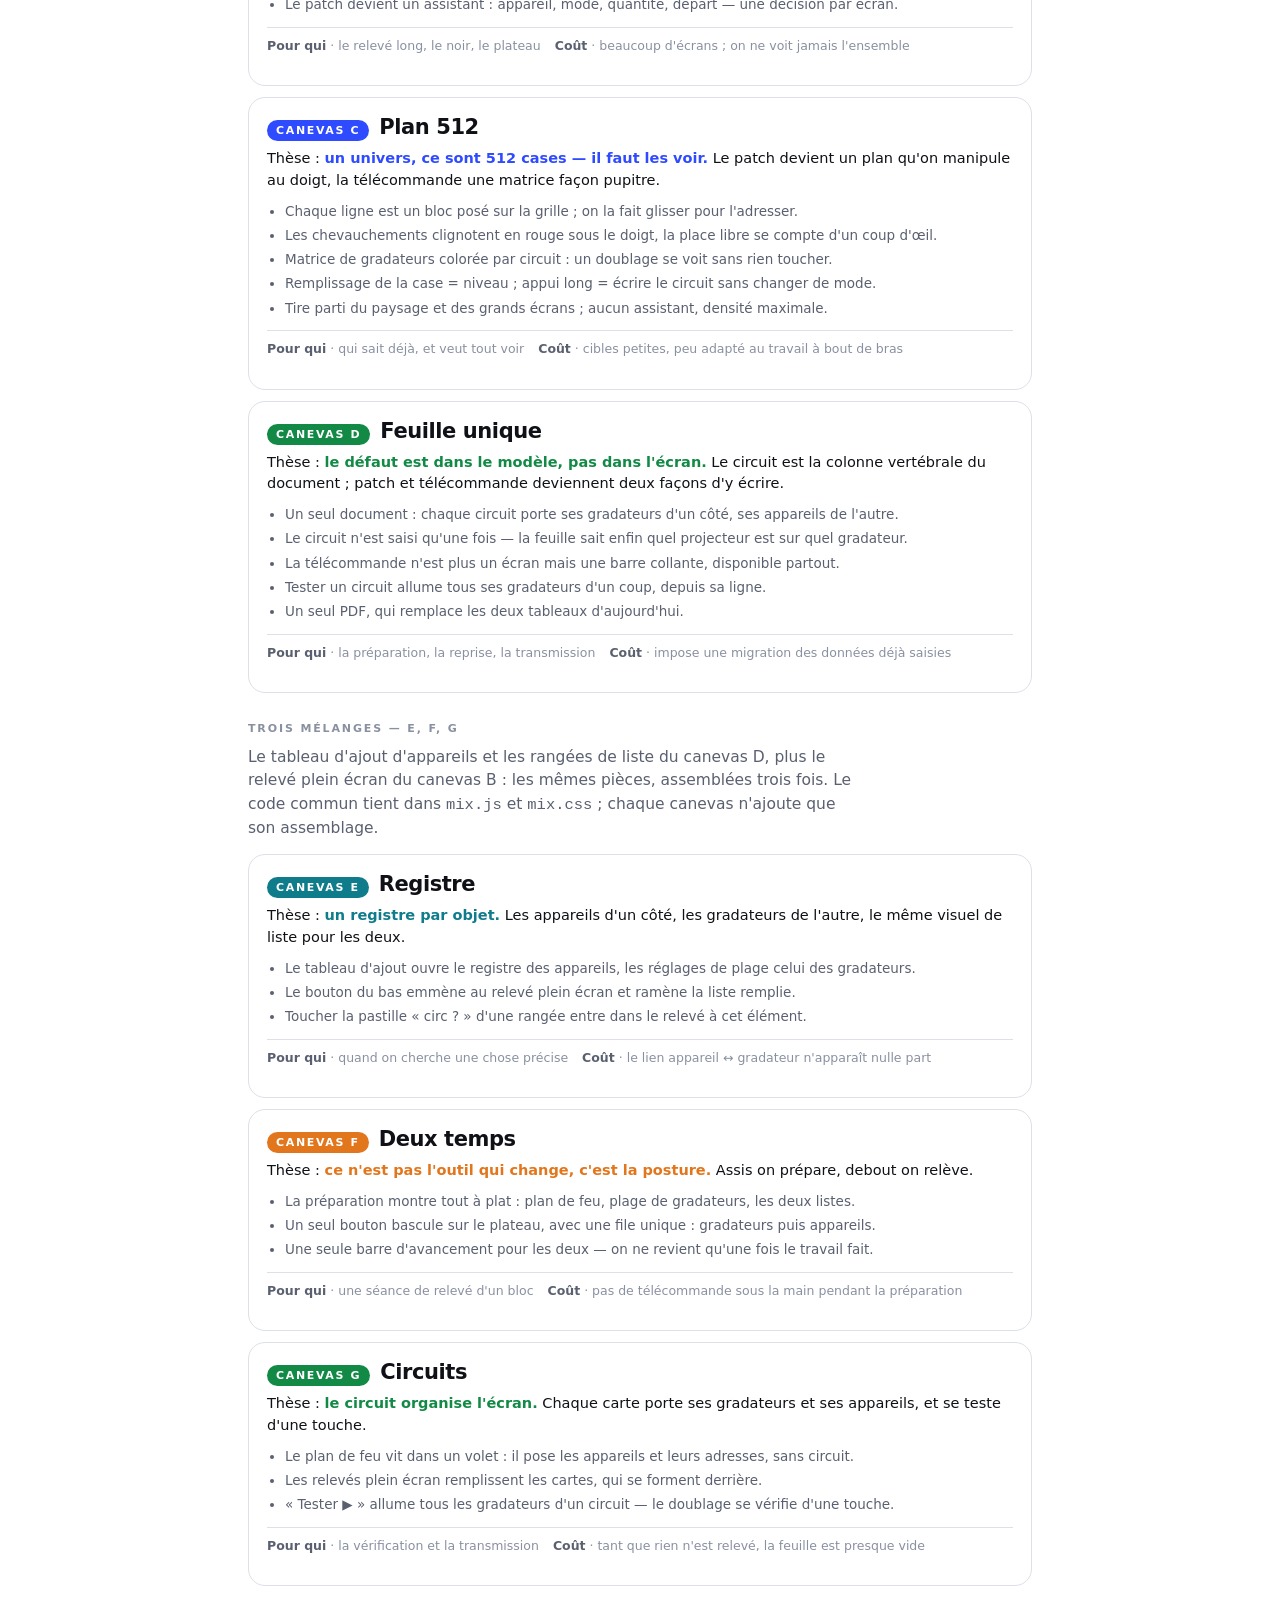
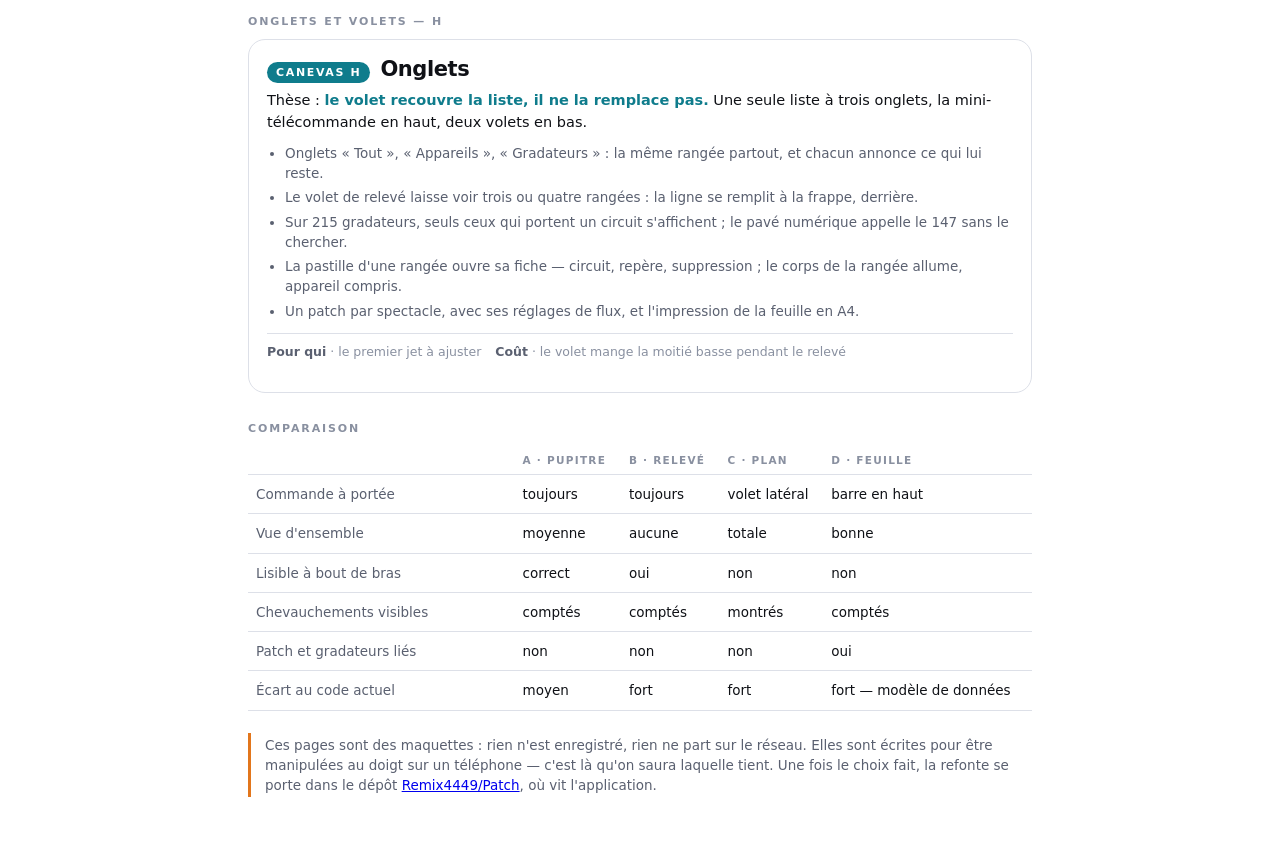
==== commit 0bb5991a: "Canevas H : un patch par spectacle, et le highlight des appareils Toucher un appareil le met en évid" ====
--- a/canevas/index.html
+++ b/canevas/index.html
@@ -194,8 +194,9 @@
   <ul>
     <li>Onglets « Tout », « Appareils », « Gradateurs » : la même rangée partout, et chacun annonce ce qui lui reste.</li>
     <li>Le volet de relevé laisse voir trois ou quatre rangées : la ligne se remplit à la frappe, derrière.</li>
-    <li>La liste se déplace toute seule sur le gradateur appelé et l'entoure.</li>
-    <li>Le second volet porte le tableau d'ajout de lignes, sans quitter la liste.</li>
+    <li>Sur 215 gradateurs, seuls ceux qui portent un circuit s'affichent ; le pavé numérique appelle le 147 sans le chercher.</li>
+    <li>La pastille d'une rangée ouvre sa fiche — circuit, repère, suppression ; le corps de la rangée allume, appareil compris.</li>
+    <li>Un patch par spectacle, avec ses réglages de flux, et l'impression de la feuille en A4.</li>
   </ul>
   <p class="pc"><span><b>Pour qui</b> · le premier jet à ajuster</span>
     <span><b>Coût</b> · le volet mange la moitié basse pendant le relevé</span></p>
